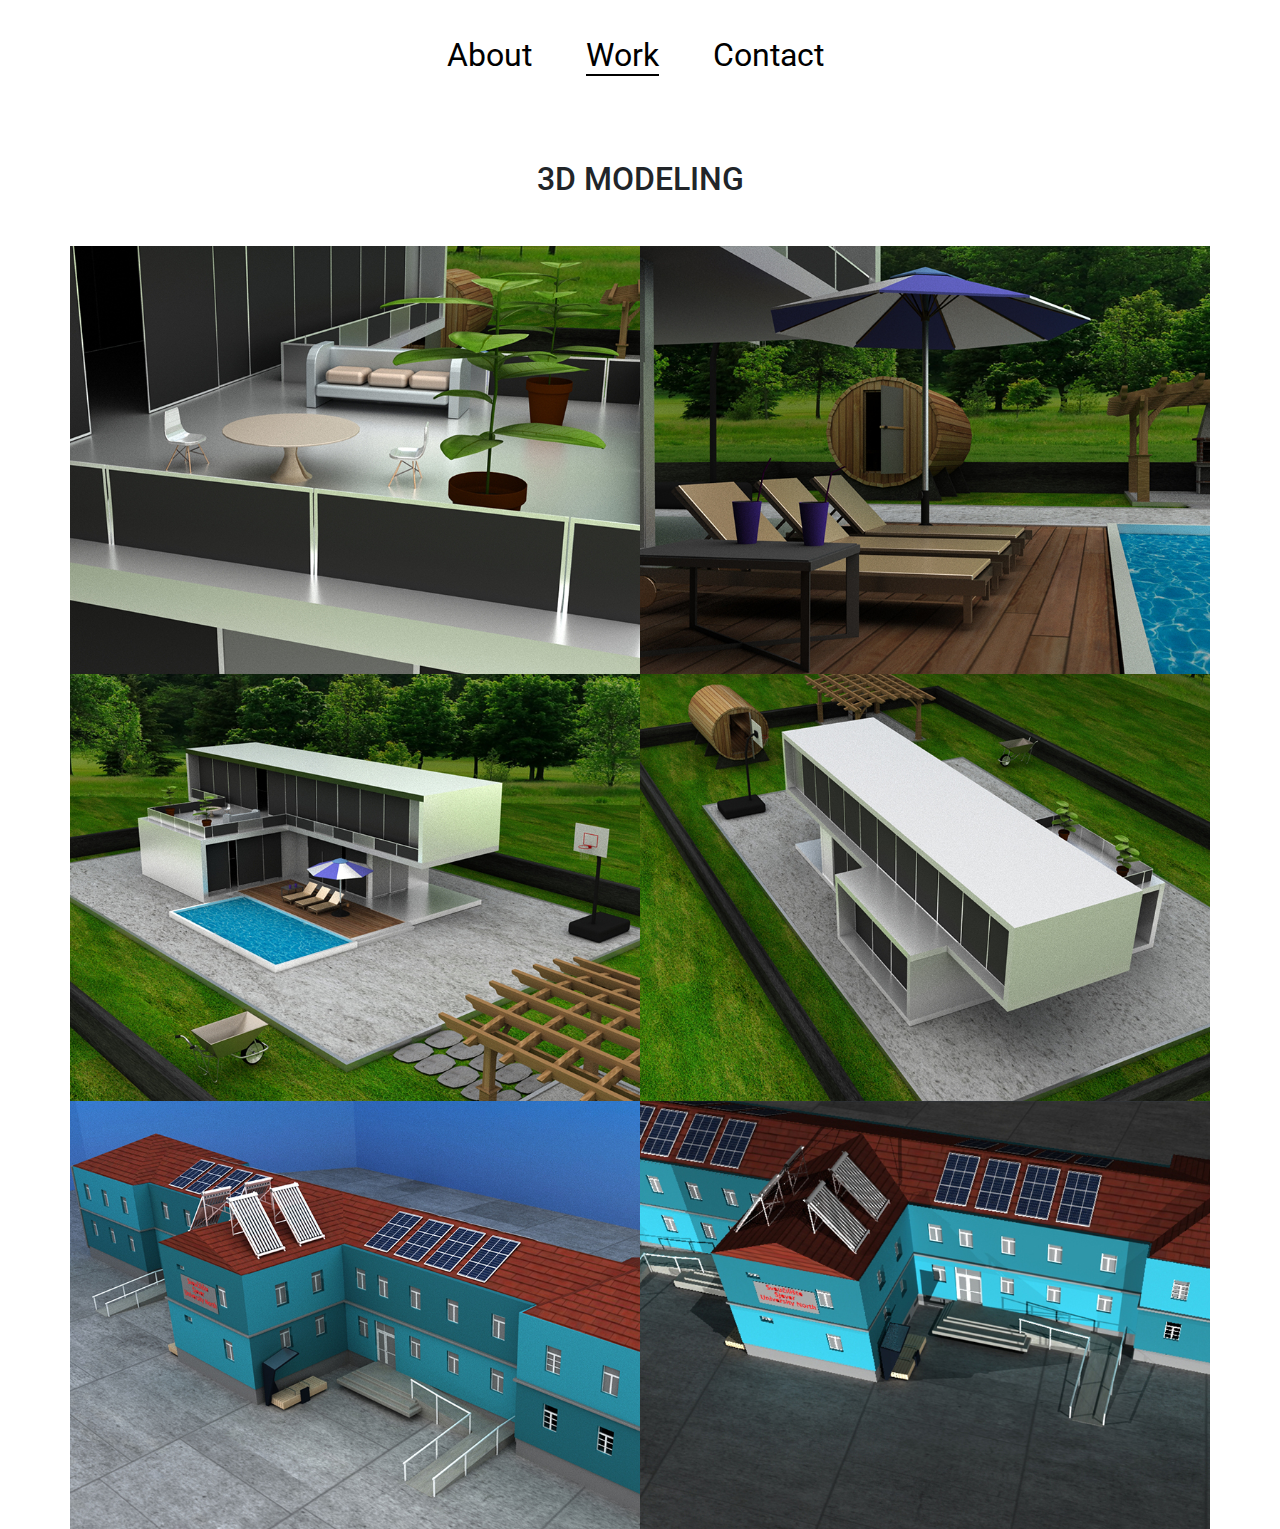
==== 3dradovi.html @ 5c9c0ab4 "Add files via upload" ====
<!doctype html>
<html lang="hr">
	<head>
		<meta charset="utf-8">
		<meta name="viewport" content="width=device-width, initial-scale=1, shrink-to-fit=no">
		<title>Domagoj Brček</title>
		<link rel="stylesheet" href="bootstrap/bootstrap.min.css">		
		<link href="https://fonts.googleapis.com/css?family=Lobster|Roboto" rel="stylesheet">
		<link rel="stylesheet" href="https://use.fontawesome.com/releases/v5.5.0/css/all.css">
		<link rel="stylesheet" href="lightbox/css/lightbox.css">
		<link rel="stylesheet" href="style.css">
		
	</head>
	<body id="radovi3d3d">
		<div class="container">			
			<!-- ************** Zaglavlje / početak ************** -->
			<div class="row zaglavlje">
				<div class="col">
				
					<div class="home_ikona">
						<a href="about.html"><img src="home-icon-silhouette.png" height="40" width="40"> </a>
						</div>
						
					<a href="about.html">Domagoj Brček</a>
				
				</div>
			</div>
			<!-- ************** Zaglavlje / kraj ************** -->
			
			<!-- ************** Navigacija / početak ************** -->
			<div class="row navigacija">
				<div class="col">
					<div class="hamburger">
						<span class="fas fa-bars"></span>
					</div>
					<ul class="main-menu">
						<li><a href="about.html">About</a></li>
						<li><a class="aktivna" href="work.html">Work</a></li>
						<li><a href="contact.html">Contact</a></li>
						
					
							
						<div class="drustvene_behance">
							<a href="https://www.behance.net/domi1122c0a3"><img src="behance-logo-button.png" height="40" width="40"> </a>
							
						</div>
						<div class="drustvene_fejs">
						<a href="https://www.facebook.com/dbrcek"><img src="facebook-logo-button.png" height="40" width="40"> </a>
						</div>
						
						<div class="drustvene_insta">
						<a href="https://www.instagram.com/domagoj_brcek/?hl=hr"><img src="instagram-logo.png" height="40" width="40"> </a>
						</div>
						
						
						
					
                     
                     
                     
						
				</div>
			</div>
				
	
		
		
		
			
			
			
			
		<div class="row galerija">
				<div class="col-12">
					<h1>3D modeling</h1>
				</div>
				
				<!-- ************** Prva slika / početak ************** -->
				<div class="col-12 col-md-6 slika">
					<div class="maska">
						<p>
							<a href="slike3d/pogled1.jpg" data-lightbox="galerija" class="naziv-rada">Prvi rad</a>
							<a href="" class="kategorija">Kategorija</a>
						</p>
					</div>
					<img src="slike3d/pogled1_mala.jpg" class="img-fluid">
				</div>
				<!-- ************** Prva slika / kraj ************** -->
				
				<!-- ************** Druga slika / početak ************** -->
				<div class="col-12 col-md-6 slika">
					<div class="maska">
						<p>
							<a href="slike3d/pogled2.jpg" data-lightbox="galerija" class="naziv-rada">Drugi rad</a>
							<a href="" class="kategorija">Kategorija</a>						
						</p>
					</div>
					<img src="slike3d/pogled2_mala.jpg" class="img-fluid">
				</div>
				<!-- ************** Druga slika / kraj ************** -->
				
				<!-- ************** Treća slika / početak ************** -->
				<div class="col-12 col-md-6 slika">
					<div class="maska">
						<p>
							<a href="slike3d/pogled5.jpg" data-lightbox="galerija" class="naziv-rada">Treći rad</a>
							<a href="" class="kategorija">Kategorija</a>
						</p>
					</div>
					<img src="slike3d/pogled5_mala.jpg" class="img-fluid">
				</div>
				<!-- ************** Treća slika / kraj ************** -->
				
				
				<!-- ************** Četvrta slika / početak ************** -->
				<div class="col-12 col-md-6 slika">
					<div class="maska">
						<p>
							<a href="slike3d/pogled6.jpg" data-lightbox="galerija" class="naziv-rada">Četvrti rad</a>
							<a href="" class="kategorija">Kategorija</a>
						</p>
					</div>
					<img src="slike3d/pogled6_mala.jpg" class="img-fluid">
				</div>
				<!-- ************** Četvrta slika / kraj ************** -->
				
				<!-- ************** Peta slika / početak ************** -->
				<div class="col-12 col-md-6 slika">
					<div class="maska">
						<p>
							<a href="slike3d/fakspogled.jpg" data-lightbox="galerija" class="naziv-rada">Peti rad</a>
							<a href="" class="kategorija">Kategorija</a>
						</p>
					</div>
					<img src="slike3d/fakspogled_mala.jpg"class="img-fluid">
				</div>
				<!-- ************** Peta slika / kraj ************** -->
				
				<!-- ************** Šesta slika / početak ************** -->
				<div class="col-12 col-md-6 slika">
					<div class="maska">
						<p>
							<a href="slike3d/faks.jpg" data-lightbox="galerija" class="naziv-rada">Šesti rad</a>
							<a href="" class="kategorija">Kategorija</a>
						</p>
					</div>
					<img src="slike3d/faks_mala.jpg" class="img-fluid">
				</div>
				<!-- ************** Šesta slika / kraj ************** -->
			</div>
	
	
	
		
		
		
			
		</div>
		<script src="radovi_radovi.js"></script>
		<script src="bootstrap/jquery.min.js"></script>
		<script src="bootstrap/popper.min.js"></script>
		<script src="bootstrap/bootstrap.min.js"></script>
		<script src="lightbox/js/lightbox.js"></script>
		<script>
			$('.hamburger').click(function(){
				$('.main-menu').slideToggle();
			});
		</script>
	</body>
</html>
---- style.css ----
/* ------ Zaglavlje / početak ------ */
.zaglavlje {
	height: 20px;
	background-size: cover;
}
.zaglavlje a {
	color: #000000;
	font-size: 24pt;
	text-decoration: none;
	display: block;
	margin-top: 30px;
	margin-left: -310px;

	font-family: 'Quicksand', sans-serif;
}
.omeni_slika{

	
	
}
@media screen and (max-width: 575px) {
	.zaglavlje {
		height: 250px;
	}
	.zaglavlje p {
		display: none;
	}
	.zaglavlje a {
		position: absolute;
		top: 50%;
		left: 50%;
		transform: translate(-50%,-50%);
		margin: 0;
		font-size: 18pt;
	}
	
	.velicina_slidera
	{
		
		margin-top:50px;
	}
	.prva_omeni
	{
		
		margin-left:120px;
		
	}
	
}

/* ------ Zaglavlje / kraj ------ */

/* ------ Navigacija / početak ------ */
.navigacija {
	height: 80px;
	text-align: center;
	

	
}
.navigacija li {
	display: inline;
	margin-right: 50px;
	list-style-type: none;
	

	
}
.navigacija li:active{
	
	
	border-bottom: 2px solid #000000;
	
	
}

.navigacija li:hover{
	
	
	border-bottom: 2px solid #000000;
}
.navigacija li a {
	line-height: 70px;
	color: #000;
	text-decoration: none;
	font-size: 24pt;
	
}
.navigacija .hamburger {
	text-align: right;
	font-size: 24pt;
	line-height: 70px;
	padding-right: 40px;
	display: none;
}
.navigacija .main-menu {
	margin-bottom: 0;
}
@media screen and (max-width:760px) {
	.navigacija .hamburger {
		display: block;
	}
	.navigacija .main-menu li {
		border-top: 1px solid black;
		display: block;
		background-color: #D3F8FD;
	}
	.navigacija {
		height: auto;
	}
	.main-menu {
		display: none;
	}
}
@media screen and (min-width:761px) {
	.main-menu {
		display: block !important;
	}
}
/* ------ Navigacija / kraj ------ */

.slider .col {
	padding-left: 0;
	padding-right: 0;
	margin-top: 40px;
	
}
.slider h2 {
	font-size: 18pt;
	text-transform: uppercase;
}
.slider p {
	font-size: 14pt;
}
.slider .carousel-caption {
	background-color: rgba(0,0,0,0.4);
	border-radius: 10px;
	margin-bottom: 20px;
	
}

/* ------ Galerija / početak ------ */
.galerija h1 {
	text-transform: uppercase;
	font-size: 24pt;
	text-align: center;
	padding-top: 60px;
	padding-bottom: 40px;
}
.galerija .slika .maska {
	background-color: #000;
	position: absolute;
	top: 0;
	right: 0;
	left: 0;
	bottom: 0;
	opacity: 0;
	transition: 1s ease;
}
.galerija .slika:hover .maska {
	opacity: 0.7;
}
.galerija .slika .maska p {
	color: #fff;
	position: absolute;
	left: 50%;
	top: 50%;
	transform: translate(-50%,-50%);
}
.galerija .slika {
	padding: 0;
}
.galerija .maska a {
  color: #fff;
  text-decoration: none;
  display: block;
  text-align: center;
}
.galerija .maska .naziv-rada {
	font-size: 18pt;
	text-transform: uppercase;
}
.galerija .maska .kategorija {
	font-size: 14pt;
}
/* ------ Galerija / kraj ------ */

/* ------ Kontakt / početak ------ */
.kontakt {
	background-color: #F1C40F;
	padding: 50px 30px;
	margin-top: 60px;
}
.kontakt h1 {
	font-size: 24pt;
	font-family: 'Lobster', cursive;
	padding-bottom: 30px;
}
.kontakt input[type=text],
.kontakt input[type=email],
.kontakt textarea {
	border: 0;
	border-radius: 0;
}
.kontakt input {
	height: 50px;
}
.kontakt button[type=submit] {
	background-color: #000;
	border: 0;
	border-radius: 0;
	width: 200px;
	height: 50px;
}
@media screen and (max-width:575px) {
	.kontakt button[type=submit] {
		width: 100%;
	}
}
.kontakt ::placeholder {
	font-size: 14pt;
	font-family: 'Lobster', cursive;
}
/* ------ Kontakt / kraj ------ */

/* ------ Footer / početak ------ */
.footer {
	height: 250px;
	background: url('slike/footer.jpg');
	background-size: cover;
	background-repeat: no-repeat;
	margin-top: 60px;
}

.footer .footer-content {
	width: 100%;
	position: absolute;
	top: 50%;
	left: 50%;
	transform: translate(-50%,-50%);
}

.footer ul {
	text-align: center;
	margin: 0;
	padding: 0;
}
.footer ul li {
	display: inline;
	margin-right: 10px;
	margin-left: 10px;
}
.footer li a {
	color: #fff;
	font-size: 18pt;
	text-decoration: none;
}
@media screen and (max-width:767px) {
	.footer ul li {
		display: block;
		text-align: center;
	}
}
.footer p {
	color: #fff;
	width: 100%;
	text-align: center;
	margin:0;
	margin-top: 30px;
	padding: 0;
}

/* ------ Footer / kraj ------ */



/* ------ O meni / početak ------ */
.o-meni h1,
.vjestine h1 {
	text-transform: uppercase;
	font-size: 24pt;
	text-align: center;
	padding-top: 60px;
	padding-bottom: 40px;
}
.vjestina {
	height: 250px;
}
.vjestina.svijetlo-siva {
	background-color: #F0F0F0;
}
.vjestina.tamno-siva {
	background-color: #E0E0E0;
}
@media screen and (max-width:767px) {
	.vjestina:nth-child(odd) {
		background-color: #F0F0F0;
	}
	.vjestina:nth-child(even) {
		background-color: #E0E0E0;
	}
	.o-meni p:nth-child(1) {
		margin-top: 40px;
	}
}
.vjestina p {
	position: absolute;
	top: 50%;
	left: 50%;
	transform: translate(-50%, -50%);
	text-transform: uppercase;
	text-align: center;
	font-size: 14pt;
}
.no-spacing {
	padding-left: 0;
	padding-right: 0;
}

/* ------ O meni / kraj ------ */

/* ------ Članci / početak ------ */
.clanci h1 {
	text-transform: uppercase;
	font-size: 24pt;
	text-align: center;
	padding-top: 60px;
	padding-bottom: 40px;
}
.clanci .mt-60 {
	margin-top: 60px;
}
.clanak h2 {
	font-size: 24pt;
	margin-bottom: 20px;
}
@media screen and (max-width:767px) {
	.clanak h2 {
		margin-top: 20px;		
	}
}
@media screen and (max-width:575px) {
	.clanak h2 {
		margin-top: 20px;
		text-align: center;
	}
	.clanak p {
		padding-left: 20px;
		padding-right: 20px;
	}
}

/* ------ Članci / kraj ------ */


/* ------ Društvene mreže / početak ------ */
.social-profiles h1 {
	text-transform: uppercase;
	font-size: 24pt;
	text-align: center;
	padding-top: 60px;
	padding-bottom: 40px;
}
.social-profile {
	height: 250px;
}
.social-profile.svijetlo-siva {
	background-color: #F0F0F0;
}
.social-profile.tamno-siva {
	background-color: #E0E0E0;
}
@media screen and (max-width:767px) {
	.social-profile:nth-child(odd) {
		background-color: #F0F0F0;
	}
	.social-profile:nth-child(even) {
		background-color: #E0E0E0;
	}
}
.social-profile p {
	position: absolute;
	top: 50%;
	left: 50%;
	transform: translate(-50%, -50%);
	text-transform: uppercase;
	text-align: center;
	font-size: 32pt;
}
.social-profile p a {
	color: #000;
	text-decoration: none;
}
/* ------ Društvene mreže / kraj ------ */




/*MojCSS*/


.prva_slika
{
	position: relative;
margin-left: -80px;
margin-top: -700px;
	
	
	
}
.o_meni_tekst
{
	line-height: 60px;
	 position: absolute;
  left: 680px;
  top: 270px;
	font-size: 1.4vw;
	margin-top: -20px;

}

.drustvene_behance{
	
	position: absolute;
  left: 1220px;
  top: 20px;
	
}
.drustvene_fejs{
	
	position: absolute;
  left: 1300px;
  top: 20px;
	
}

.drustvene_insta{
	
	position: absolute;
  left: 1380px;
  top: 20px;
	
	
	
}
.home_ikona{
	
	position: absolute;
  left: -40px;
  top: -8px;
	
	
	
}

.omeni_kocka{
	
	
  position:relative;
	top: -30px;
	left: -370px;
}
/*Underline Navigacija*/

body#work_work{
	
	
  background-repeat: no-repeat;
  background-attachment: fixed;
  background-position: center; 
	background-size: 100% 110%;
	
	
}
body#about_about
{
	background: url(slike/traka.png);
  background-repeat: no-repeat;
  background-attachment: fixed;
  background-position: center; 
	background-size: 100% 110%;
	
	
}
.pozadina_pozadina{
	
	margin-top: -150px;
	margin-left: -390px;
	
}

body#radovi3d3d
{
	background: url(slike/traka.png);
  background-repeat: no-repeat;
  background-attachment: fixed;
  background-position: center; 
	background-size: 100% 110%;
	
}




.pomicna_photoshop {
  position: relative;
  width: 45%;
	margin-top: -1600px;
	margin-left: -240px;
	 box-shadow: -25px 25px 15px 0px #6666;
}

.image {
  display: block;
  width: 100%;
  height: auto;
}

.overlay {
  position: absolute;
  bottom: 0;
  left: 0;
  right: 0;
  background-color: #008CBA;
  overflow: hidden;
  width: 100%;
  height: 0;
  transition: .5s ease;
	opacity: 0.9;
	
}

.pomicna_photoshop:hover .overlay {
  height: 100%;
}

.pomicna_logo:hover .overlay {
  height: 100%;
}

.pomicna_3D:hover .overlay {
  height: 100%;
}
.text {
  color: white;
  font-size: 20px;
  position: absolute;
  top: 50%;
  left: 50%;
  -webkit-transform: translate(-50%, -50%);
  -ms-transform: translate(-50%, -50%);
  transform: translate(-50%, -50%);
  text-align: center;
}
.link{
	
	
	color: white;
}
p2{
	
	font-size: 33px;
	font-family: 'Quicksand', sans-serif;
}
.photo_manipulation{
	
	position:relative;
	top: -220px;
	left: 880px;
	width:50%;
	
}
p4{
	
	font-family: 'Quicksand', sans-serif;
	font-size: 2vw;
}

.pomicna_logo {
  position: relative;
  width: 45%;
	margin-top: 50px;
	margin-left: 750px;
	 box-shadow: 25px 25px 15px 0px #6666;
}
.pomicna_3D {
  position: relative;
  width: 55%;
	margin-top: 90px;
	margin-left: -280px;
	 box-shadow: 25px 25px 15px 0px #6666;
}
.logo{
	
	position:relative;
	top: -220px;
	left: -80px;
	
}
.tekst3D{
	
		position:relative;
	top: -170px;
	left: 940px;
	width:50%;
}






/*Prva slika Photoshop*/


.vanjski-div_prva
{
     height: 700px;
     overflow: hidden; 
	width: 45%;
	margin-top: 20px;
	margin-left: 0px;
}
.unutarnji-div_prva
{
     height: 100%;
     width: 100%;
     background-size: cover;
     background-position: center;
     transition: all 0.5s ease;
     background-image: url(photoshop/drawn.jpg);
}
.unutarnji-div_prva:hover
{
     transform: scale(1.2);
}


/*ende- prva slika*/


/*Druga slika Photoshop*/


.vanjski-div_druga
{
     height: 450px;
     overflow: hidden; 
	width: 54%;
	margin-top: -700px;
	margin-left: 510px;
}
.unutarnji-div_druga
{
     height: 100%;
     width: 100%;
     background-size: cover;
     background-position: center;
     transition: all 0.5s ease;
     background-image: url(photoshop/ride.jpg);
}
.unutarnji-div_druga:hover
{
     transform: scale(1.2);
}


/*ende- druga slika*/


/*treca slika Photoshop*/


.vanjski-div_treca
{
     height: 650px;
     overflow: hidden; 
	width: 53;
	margin-top: 10px;
	margin-left: 510px;
}
.unutarnji-div_treca
{
     height: 100%;
     width: 100%;
     background-size: cover;
     background-position: center;
     transition: all 0.5s ease;
     background-image: url(photoshop/treca.jpg);
}
.unutarnji-div_treca:hover
{
     transform: scale(1.2);
}


/*ende- treca slika*/


/*cetvrta slika Photoshop*/


.vanjski-div_cetvrta
{
     height: 400px;
     overflow: hidden; 
	width: 45%;
	margin-top: -400px;
	
}
.unutarnji-div_cetvrta
{
     height: 100%;
     width: 100%;
     background-size: cover;
     background-position: center;
     transition: all 0.5s ease;
     background-image: url(photoshop/mesec.jpg);
}
.unutarnji-div_cetvrta:hover
{
     transform: scale(1.2);
}


/*ende- cetvrta slika*/



/*peta slika Photoshop*/


.vanjski-div_peta
{
     height: 500px;
     overflow: hidden; 
	width: 45%;
	margin-top: 11px;
	
}
.unutarnji-div_peta
{
     height: 100%;
     width: 100%;
     background-size: cover;
     background-position: center;
     transition: all 0.5s ease;
     background-image: url(photoshop/workout.jpg);
}
.unutarnji-div_peta:hover
{
     transform: scale(1.2);
}


/*ende- cetvrta slika*/

/*sesta slika Photoshop*/


.vanjski-div_sesta
{
     height: 600px;
     overflow: hidden; 
	width: 54%;
	margin-top: -500px;
	margin-left: 510px;
	
}
.unutarnji-div_sesta
{
     height: 100%;
     width: 100%;
     background-size: cover;
     background-position: center;
     transition: all 0.5s ease;
     background-image: url(photoshop/under.jpg);
}
.unutarnji-div_sesta:hover
{
     transform: scale(1.2);
}


/*ende- sesta slika*/


body#radovi_pozadina
{
	background: url(slike/okolo.png);
  background-repeat: no-repeat;
  background-attachment: fixed;
  background-position: center; 
	background-size: 100% 110%;
	
	
}
.velicina_slidera
{
	
	
	width:40%;
	margin-left: 580px;
	 box-shadow: 5px 25px 15px 0px #6666;
}



.aktivna{
	
	border-bottom: 2px solid #000000;
	
}












/**Kontakt forma*/



input[type=text], select, textarea {
  width: 30%;
  padding: 12px;
  border: 1px solid #ccc;
  border-radius: 4px;
  box-sizing: border-box;
  margin-top: 6px;
  margin-bottom: 16px;
  resize: vertical;
}

input[type=submit] {
  background-color: #4CAF50;
  color: white;
  padding: 12px 20px;
  border: none;
  border-radius: 4px;
  cursor: pointer;
}

input[type=submit]:hover {
  background-color: #45a049;
}

.kontak_forma {
	margin-top:-800px;
  border-radius: 5px;
  
  padding: 20px;
	width: 73%;
	margin-left: 30px;
}
p10{
	
	font-size:4vw;
	font-weight: bold;
	margin-left: 300px;
	font-family: 'Quicksand', sans-serif;
	border-bottom: 4px solid #000000;
}
p11{
   
	font-size:1.1vw;
	line-height: 10px;
    margin-left: 320px;
	font-family: 'Quicksand', sans-serif;

}
p12{
	font-family: 'Quicksand', sans-serif;
	margin-left: 280px;
	
	font-size: 0.9vw;
	
	word-spacing: 30px;
}
p13{
	
	font-size:20px;
	line-height: 10px;
    margin-left: 340px;
	font-family: 'Quicksand', sans-serif;
	
}

#Ime_forma
{
	font-size:30px;
	font-family: 'Quicksand', sans-serif;
}
#email_forma
{
	font-size:30px;
	font-family: 'Quicksand', sans-serif;
	
	
}

#broj_forma
{
	font-size:30px;
	font-family: 'Quicksand', sans-serif;
	
	
	
}

.email_umetanje1{
	
	
	margin-left: 500px;
	margin-top: -116px;
}
#email_umetanje2{
	
	width: 40%;
	margin-left: 500px;
	margin-top: -10px;
}
.ime_umetanje1{
	
margin-top: 37px;	
	margin-left:260px;
}
.ime_umetanje2{
	
margin-top: -13px;	
	margin-left:260px;
	width:97%;
}
#kontaktforma_pozadina
{
	background-color:#D3F8FD;
	align-content: center;
	 width: 75%;
	height: 800px;
 
  padding: 25px;
box-shadow: -12px 20px 15px 0px #6666;
	margin-left:170px;
	
}

.broj_umetanje1
{
	margin-top: 10px;	
	margin-left:260px;
	
	
}

.broj_umetanje2{
	margin-top: -10px;	
	margin-left:255px;
	width:110%;
	
	
}
#inputgumb{
	

	margin-left: 260px;
}
#poruka_box{
	margin-left:255px;
	margin-right: -20px;
	
	width:120%;
}
#broj{
	
	margin-left: 260px;
	
}
#subject{
	
	
	width:80%;
height: 100px;
	margin-left: 260px;
}
.vertikalnalinija1{
	
	
	 border-left: 1px solid black;
  height: 35px;
	margin-left: 347px;
	margin-top: -27px;
}
.vertikalnalinija2{
	
	
	 border-left: 1px solid black;
  height: 35px;
	margin-left: 710px;
	margin-top:-36px;
	
}
.email_moj{
	
	
	margin-top: -30px;
	margin-left: 500px;
}
p16{
	
	word-spacing: 20px;
}
#about_pozadina{
	
	
	background-color:white;
	align-content: center;
	 width: 130%;
	height: 700px;
 margin-top:40px;
  padding: 25px;
box-shadow: -2px 20px 20px 20px #3333;
	margin-left:-85px;
	

}

@media screen and (max-width:760px) {
	.o_meni_tekst {
		

	line-height: 60px;
	 
  margin-left: 40px;
  top: 570px;
	font-size: 1.4vw;
	margin-top: -60px;



	}
}
@media screen and (max-width:760px) {
	.drustvene_behance {
		position: absolute;
  left: 200px;
  top: 20px;
		
	}
	
	@media screen and (max-width:760px) {
	.drustvene_fejs {
		position: absolute;
  left: 250px;
  top: 20px;
		
	}
		@media screen and (max-width:760px) {
	.drustvene_insta {
		position: absolute;
  left: 300px;
  top: 20px;
		
	}
	
				@media screen and (max-width:760px) {
	.pomicna_photoshop{
		 position: relative;
  width: 45%;
	margin-top: -1300px;
	margin-left: 20px;
	 box-shadow: -25px 25px 15px 0px #6666;
}
					.pomicna_logo{
						
						
						 position: relative;
  width: 45%;
	margin-top: 70px;
	margin-left: 20px;
	 box-shadow: 25px 25px 15px 0px #6666;
						
					}
					
					.pomicna_3D{
						position: relative;
  width: 55%;
	margin-top: 90px;
	margin-left: 20px;
	 box-shadow: 25px 25px 15px 0px #6666;

						
					
						
					}
					.o_meni_tekst
					{
						
						
						line-height: 20px;
	 position: absolute;
  left: 200px;
  top: 270px;
	font-size: 1.4vw;
	margin-top: 50px;

					}
					
					.photo_manipulation{
						
margin-top: 120px;
	left: 320px;
	width:70%;
	
						
						
					}
					
						.logo{
						
position:relative;
	top: -120px;
	left: 320px;
	
						
						
					}
					
						.tekst3D{
						
position:relative;
	top: -100px;
	left: 320px;
	width:50%;
						
								}
					.pozadina_pozadina{
						
						
						margin-top: -400px;
						
					}
					.vanjski-div_prva{
						
						width:100%;
					}
					
					.vanjski-div_druga
{
     height: 450px;
     overflow: hidden; 
	width: 100%;
	margin-top: 10px;
	margin-left: 0px;

			
					
					}
	
					.vanjski-div_treca
{
     height: 650px;
     overflow: hidden; 
	width: 100%;
	margin-top: 10px;
	margin-left: 0px;
}
					
					.vanjski-div_cetvrta
{
     height: 400px;
     overflow: hidden; 
	width: 100%;
	margin-top: 10px;
	
}
					.vanjski-div_peta{
						
						
						width:100%;
					}
					.vanjski-div_sesta
{
     height: 600px;
     overflow: hidden; 
	width: 100%;
	margin-top: 10px;
	margin-left: 0px;
	
}
					.velicina_slidera
					{
						
						margin-left:200px;
					}
	}
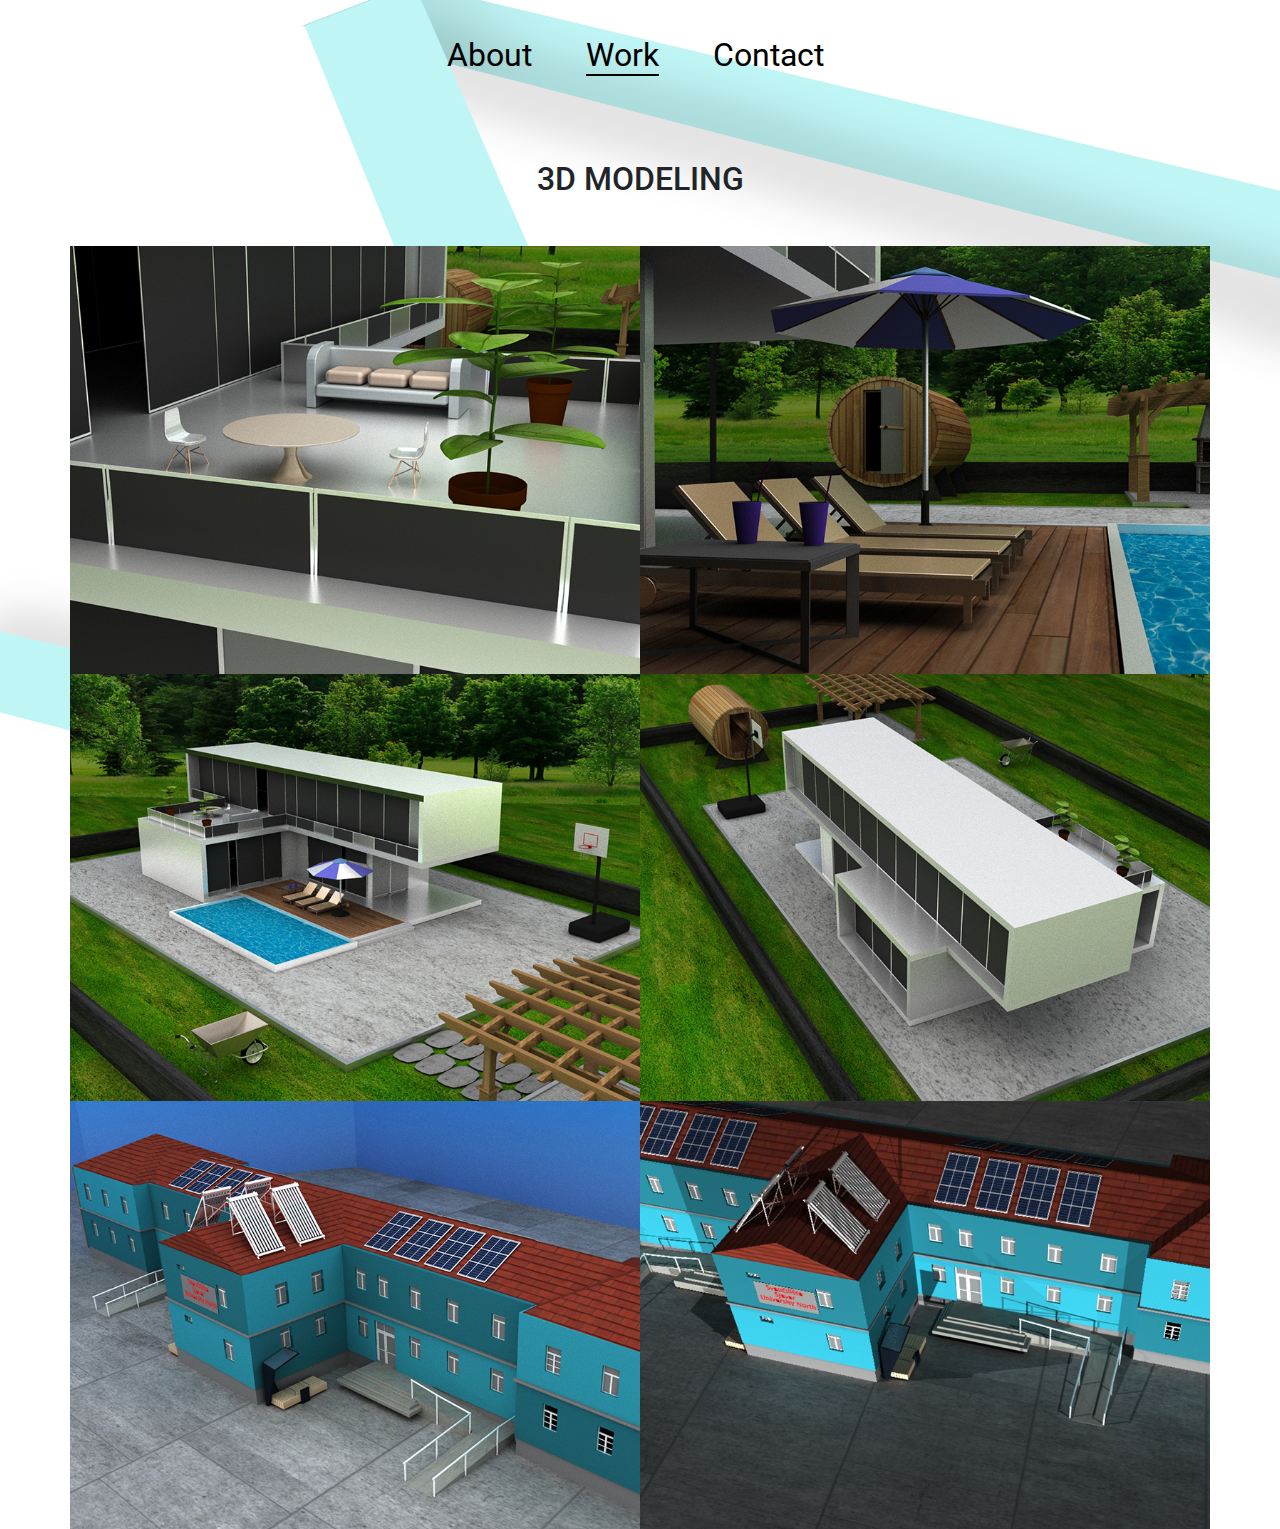
==== commit 0c7bd1b5: "Add files via upload" ====
--- a/3dradovi.html
+++ b/3dradovi.html
@@ -18,10 +18,10 @@
 				<div class="col">
 				
 					<div class="home_ikona">
-						<a href="about.html"><img src="home-icon-silhouette.png" height="40" width="40"> </a>
+						<a href="index.html"><img src="home-icon-silhouette.png" height="40" width="40"> </a>
 						</div>
 						
-					<a href="about.html">Domagoj Brček</a>
+					<a href="index.html">Domagoj Brček</a>
 				
 				</div>
 			</div>
@@ -34,7 +34,7 @@
 						<span class="fas fa-bars"></span>
 					</div>
 					<ul class="main-menu">
-						<li><a href="about.html">About</a></li>
+						<li><a href="index.html">About</a></li>
 						<li><a class="aktivna" href="work.html">Work</a></li>
 						<li><a href="contact.html">Contact</a></li>
 						
